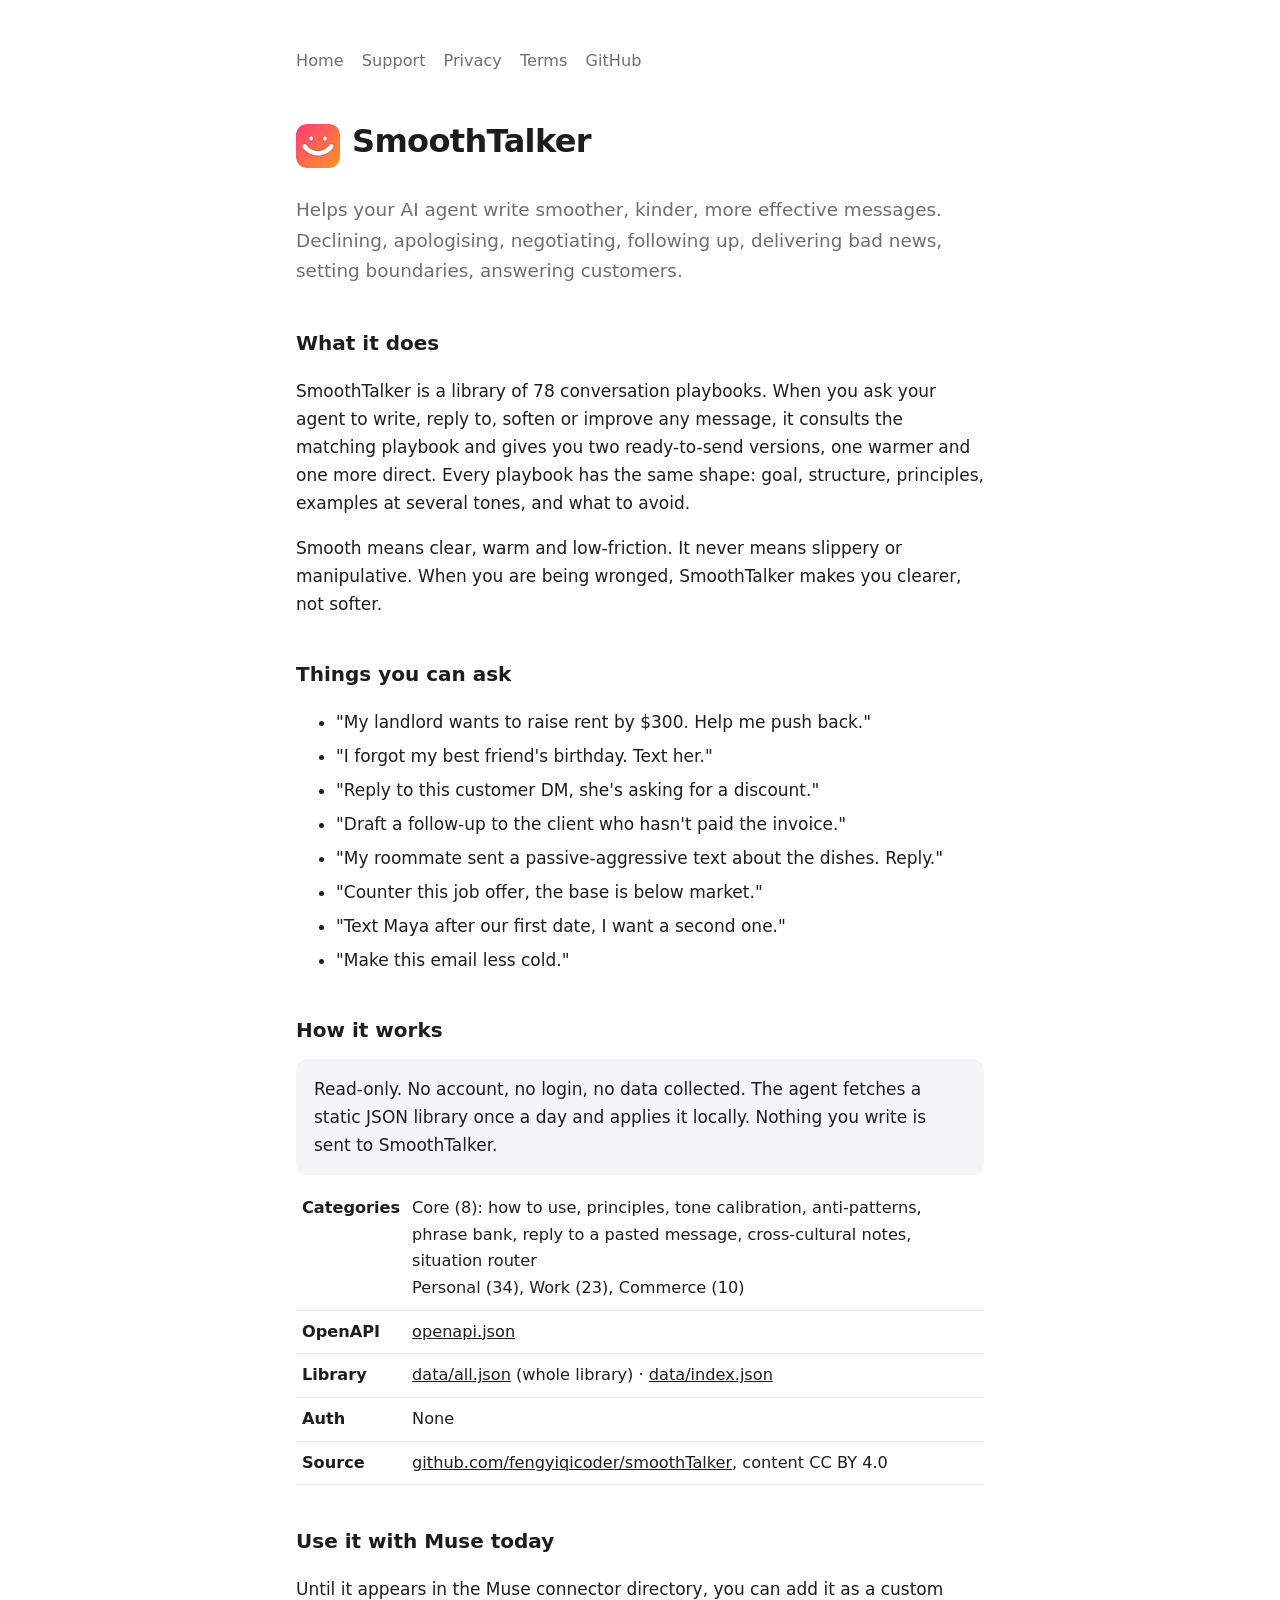
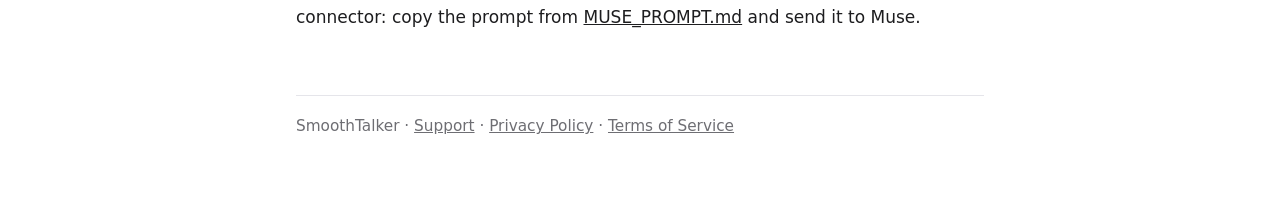
==== index.html @ 93909cc4 "Add roommate, raise/promotion and thank-you-note playbooks - roommate-and-shared-living: chores, bil" ====
<!doctype html>
<html lang="en"><head><meta charset="utf-8"><meta name="viewport" content="width=device-width,initial-scale=1">
<title>SmoothTalker</title><meta name="description" content="A read-only connector that helps your AI agent write smoother, kinder, more effective messages.">
<link rel="icon" href="assets/icon-128.png"><link rel="stylesheet" href="style.css"></head><body>
<nav><a href="/">Home</a><a href="support.html">Support</a><a href="privacy.html">Privacy</a><a href="terms.html">Terms</a><a href="https://github.com/fengyiqicoder/smoothTalker">GitHub</a></nav>
<div class="logo"><img src="assets/icon-128.png" alt=""><h1>SmoothTalker</h1></div>
<p class="lead">Helps your AI agent write smoother, kinder, more effective messages. Declining, apologising, negotiating, following up, delivering bad news, setting boundaries, answering customers.</p>

<h2>What it does</h2>
<p>SmoothTalker is a library of 78 conversation playbooks. When you ask your agent to write, reply to, soften or improve any message, it consults the matching playbook and gives you two ready-to-send versions, one warmer and one more direct. Every playbook has the same shape: goal, structure, principles, examples at several tones, and what to avoid.</p>
<p>Smooth means clear, warm and low-friction. It never means slippery or manipulative. When you are being wronged, SmoothTalker makes you clearer, not softer.</p>

<h2>Things you can ask</h2>
<ul class="ex">
<li>"My landlord wants to raise rent by $300. Help me push back."</li>
<li>"I forgot my best friend's birthday. Text her."</li>
<li>"Reply to this customer DM, she's asking for a discount."</li>
<li>"Draft a follow-up to the client who hasn't paid the invoice."</li>
<li>"My roommate sent a passive-aggressive text about the dishes. Reply."</li>
<li>"Counter this job offer, the base is below market."</li>
<li>"Text Maya after our first date, I want a second one."</li>
<li>"Make this email less cold."</li>
</ul>

<h2>How it works</h2>
<div class="card">Read-only. No account, no login, no data collected. The agent fetches a static JSON library once a day and applies it locally. Nothing you write is sent to SmoothTalker.</div>
<table>
<tr><th>Categories</th><td>Core (8): how to use, principles, tone calibration, anti-patterns, phrase bank, reply to a pasted message, cross-cultural notes, situation router<br>Personal (34), Work (23), Commerce (10)</td></tr>
<tr><th>OpenAPI</th><td><a href="openapi.json">openapi.json</a></td></tr>
<tr><th>Library</th><td><a href="data/all.json">data/all.json</a> (whole library) · <a href="data/index.json">data/index.json</a></td></tr>
<tr><th>Auth</th><td>None</td></tr>
<tr><th>Source</th><td><a href="https://github.com/fengyiqicoder/smoothTalker">github.com/fengyiqicoder/smoothTalker</a>, content CC BY 4.0</td></tr>
</table>

<h2>Use it with Muse today</h2>
<p>Until it appears in the Muse connector directory, you can add it as a custom connector: copy the prompt from <a href="https://github.com/fengyiqicoder/smoothTalker/blob/main/MUSE_PROMPT.md">MUSE_PROMPT.md</a> and send it to Muse.</p>

<footer>SmoothTalker · <a href="support.html">Support</a> · <a href="privacy.html">Privacy Policy</a> · <a href="terms.html">Terms of Service</a></footer>
</body></html>
---- style.css ----
:root{--fg:#1d1d1f;--bg:#fff;--mute:#6e6e73;--line:#e5e5ea;--accent:#1c1e26;--card:#f5f5f7}
@media(prefers-color-scheme:dark){:root{--fg:#f5f5f7;--bg:#0e0f14;--mute:#a1a1a6;--line:#2a2b33;--accent:#f5f0e6;--card:#1c1e26}}
*{box-sizing:border-box}body{font:17px/1.65 -apple-system,system-ui,"Segoe UI",sans-serif;max-width:720px;margin:0 auto;padding:48px 16px 80px;color:var(--fg);background:var(--bg)}
a{color:inherit}h1{font-size:2rem;margin:0 0 .3em;letter-spacing:-.02em}h2{font-size:1.25rem;margin:2em 0 .5em}p.lead{font-size:1.15rem;color:var(--mute)}
.m{color:var(--mute)}code{font-size:.9em;background:var(--card);padding:2px 6px;border-radius:5px}pre{background:var(--card);padding:14px 16px;border-radius:10px;overflow:auto;font-size:.9em}
nav{display:flex;gap:18px;font-size:.95em;margin-bottom:40px;color:var(--mute)}nav a{text-decoration:none}nav a:hover{text-decoration:underline}
.logo{display:flex;align-items:center;gap:12px;margin-bottom:8px}.logo img{width:44px;height:44px;border-radius:11px}
ul.ex li{margin:.35em 0}.card{background:var(--card);border-radius:12px;padding:16px 18px;margin:12px 0}
table{border-collapse:collapse;width:100%;font-size:.95em}td,th{text-align:left;padding:8px 6px;border-bottom:1px solid var(--line);vertical-align:top}
footer{margin-top:64px;color:var(--mute);font-size:.9em;border-top:1px solid var(--line);padding-top:18px}
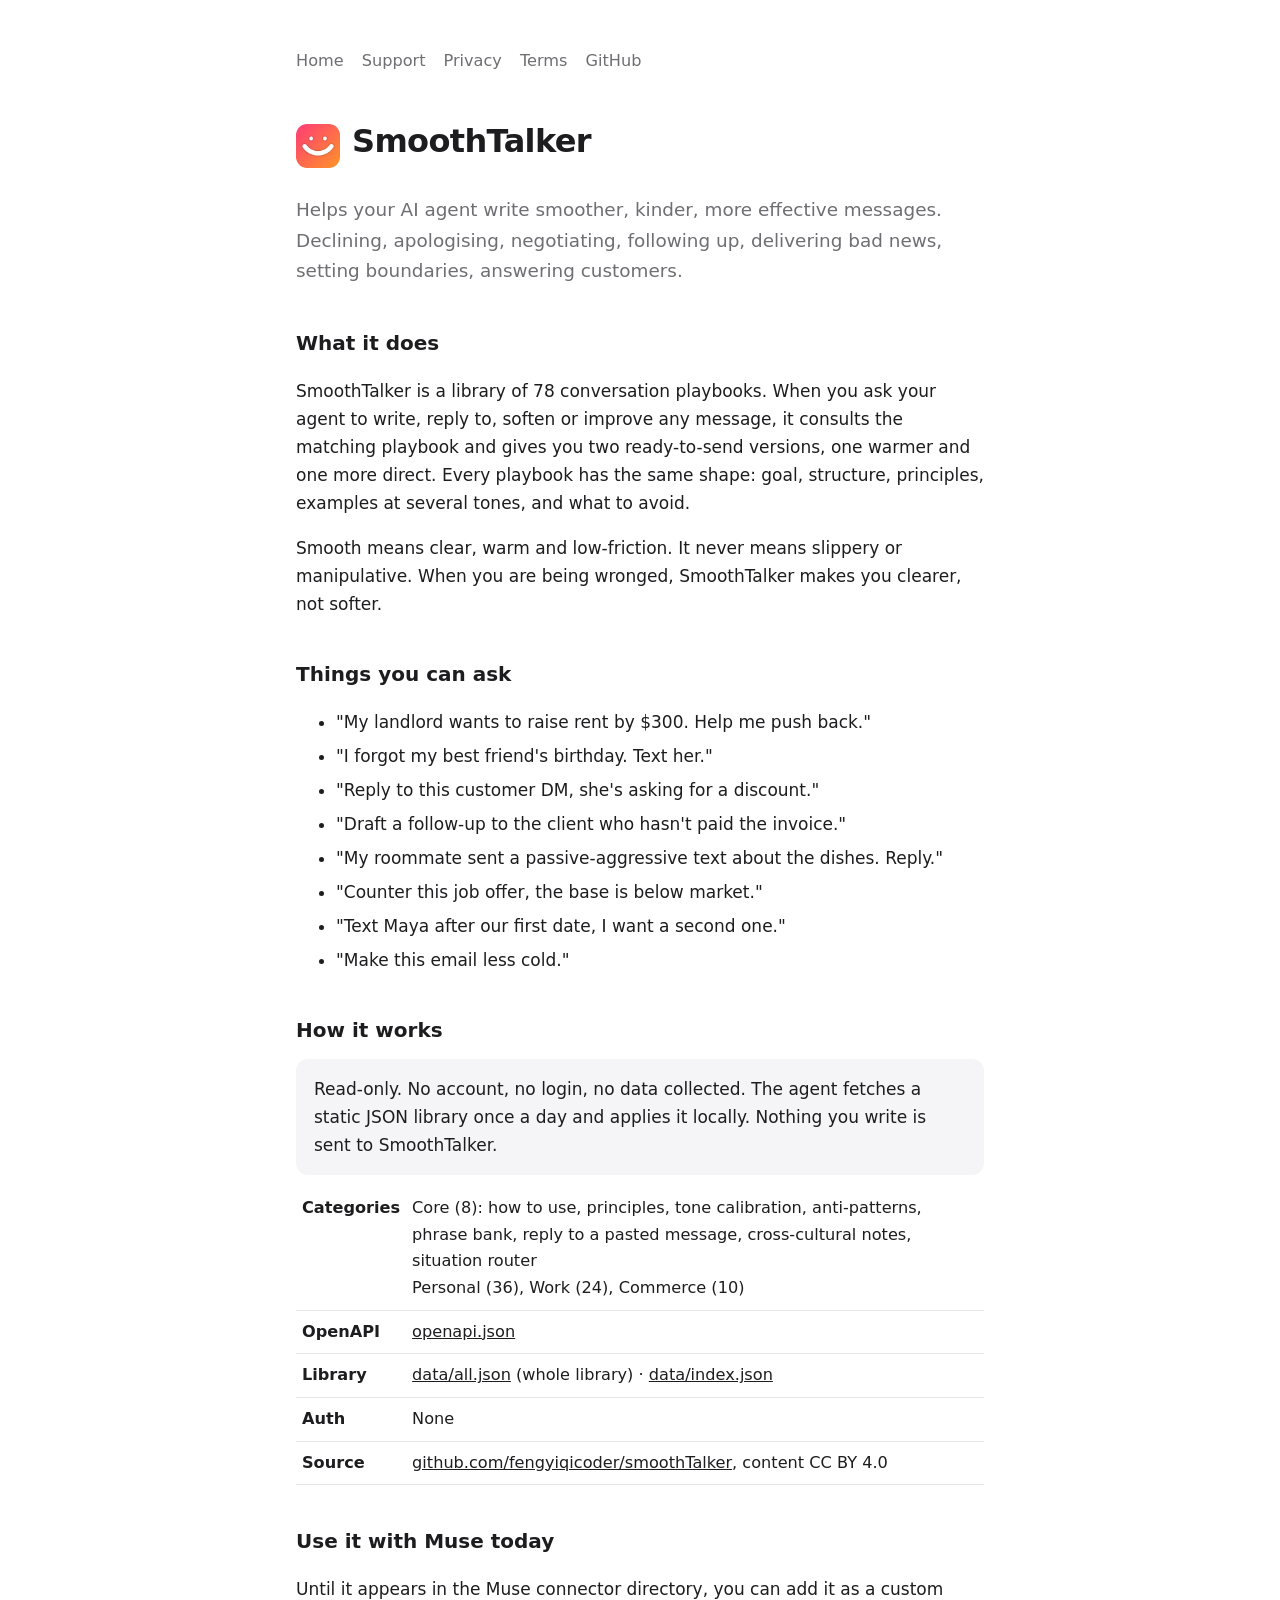
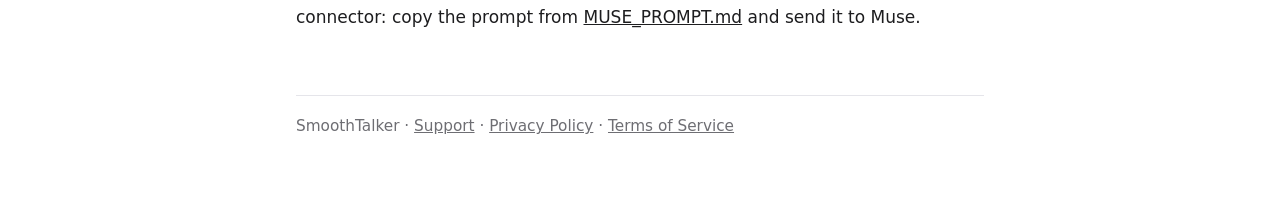
==== commit dfa6111d: "Build syncs doc counts and sizes; CI checks them The landing page's category counts had drifted afte" ====
--- a/index.html
+++ b/index.html
@@ -25,7 +25,7 @@
 <h2>How it works</h2>
 <div class="card">Read-only. No account, no login, no data collected. The agent fetches a static JSON library once a day and applies it locally. Nothing you write is sent to SmoothTalker.</div>
 <table>
-<tr><th>Categories</th><td>Core (8): how to use, principles, tone calibration, anti-patterns, phrase bank, reply to a pasted message, cross-cultural notes, situation router<br>Personal (34), Work (23), Commerce (10)</td></tr>
+<tr><th>Categories</th><td>Core (8): how to use, principles, tone calibration, anti-patterns, phrase bank, reply to a pasted message, cross-cultural notes, situation router<br>Personal (36), Work (24), Commerce (10)</td></tr>
 <tr><th>OpenAPI</th><td><a href="openapi.json">openapi.json</a></td></tr>
 <tr><th>Library</th><td><a href="data/all.json">data/all.json</a> (whole library) · <a href="data/index.json">data/index.json</a></td></tr>
 <tr><th>Auth</th><td>None</td></tr>
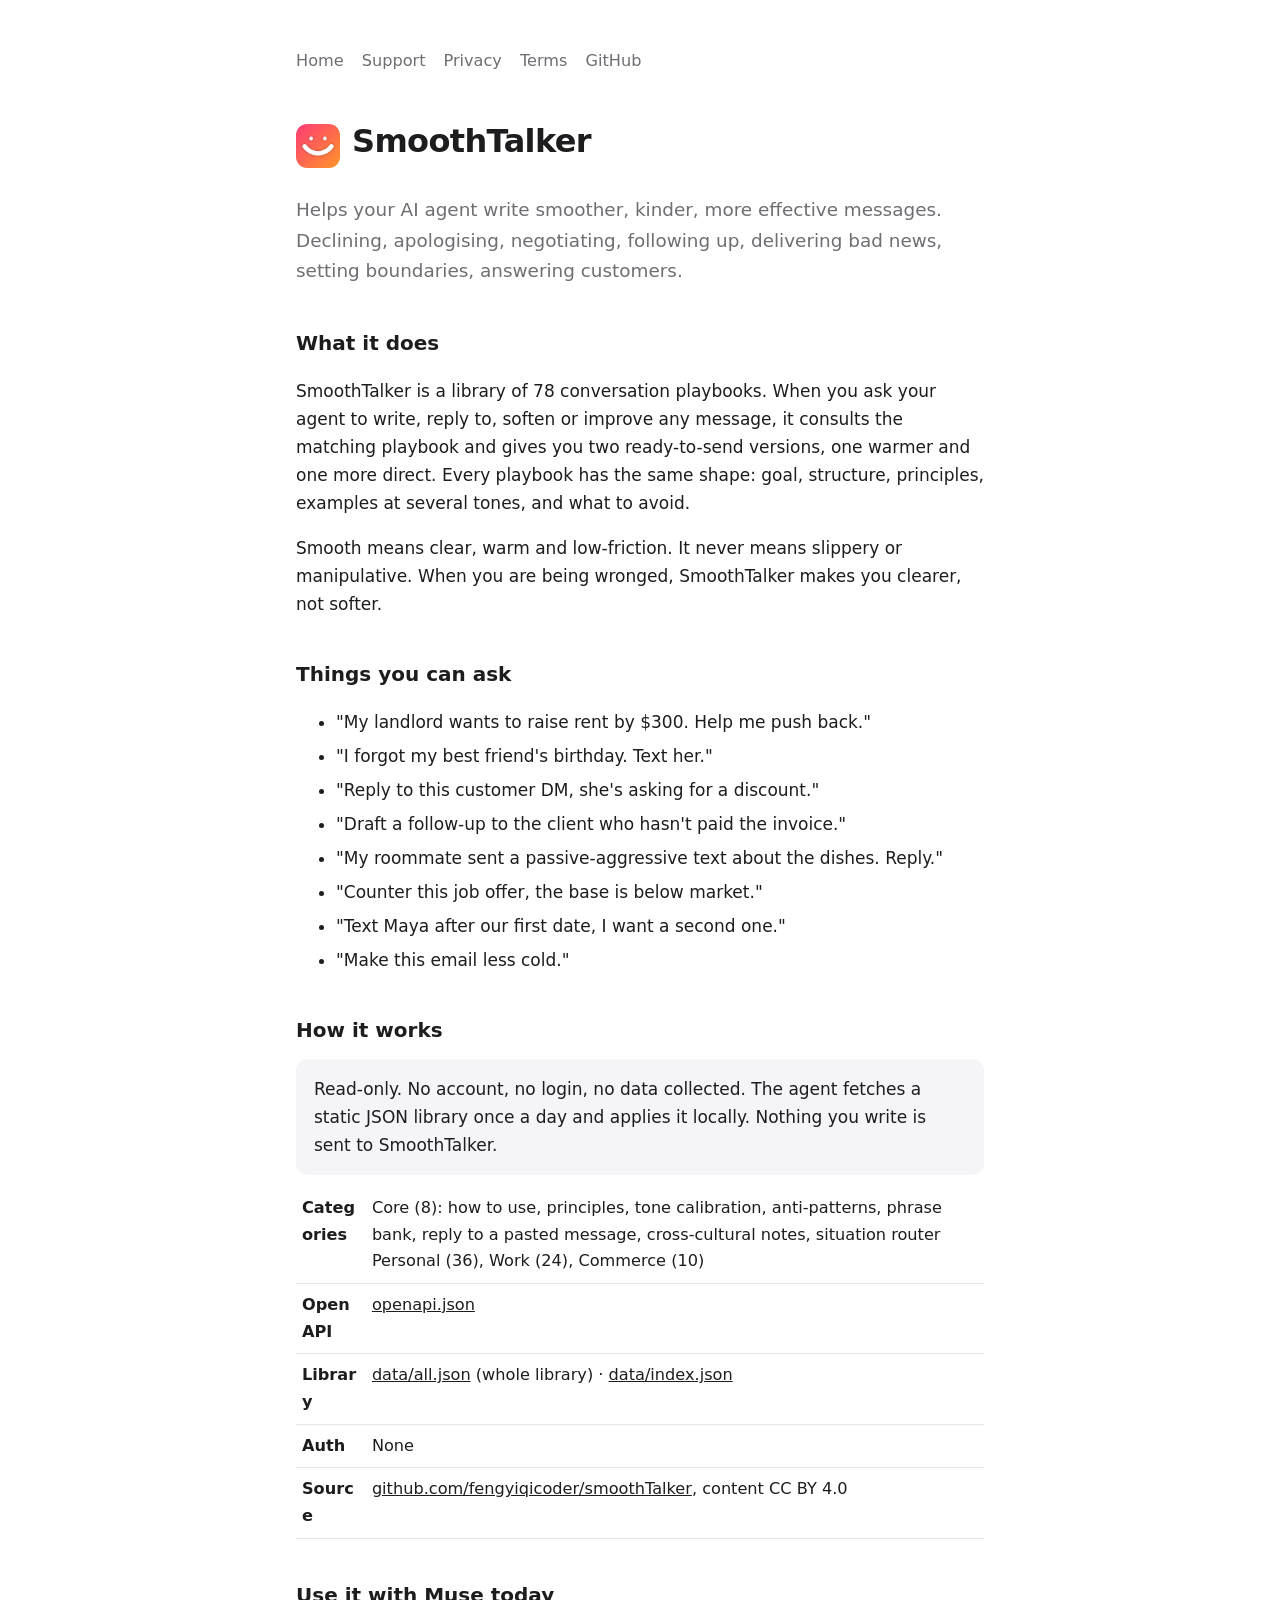
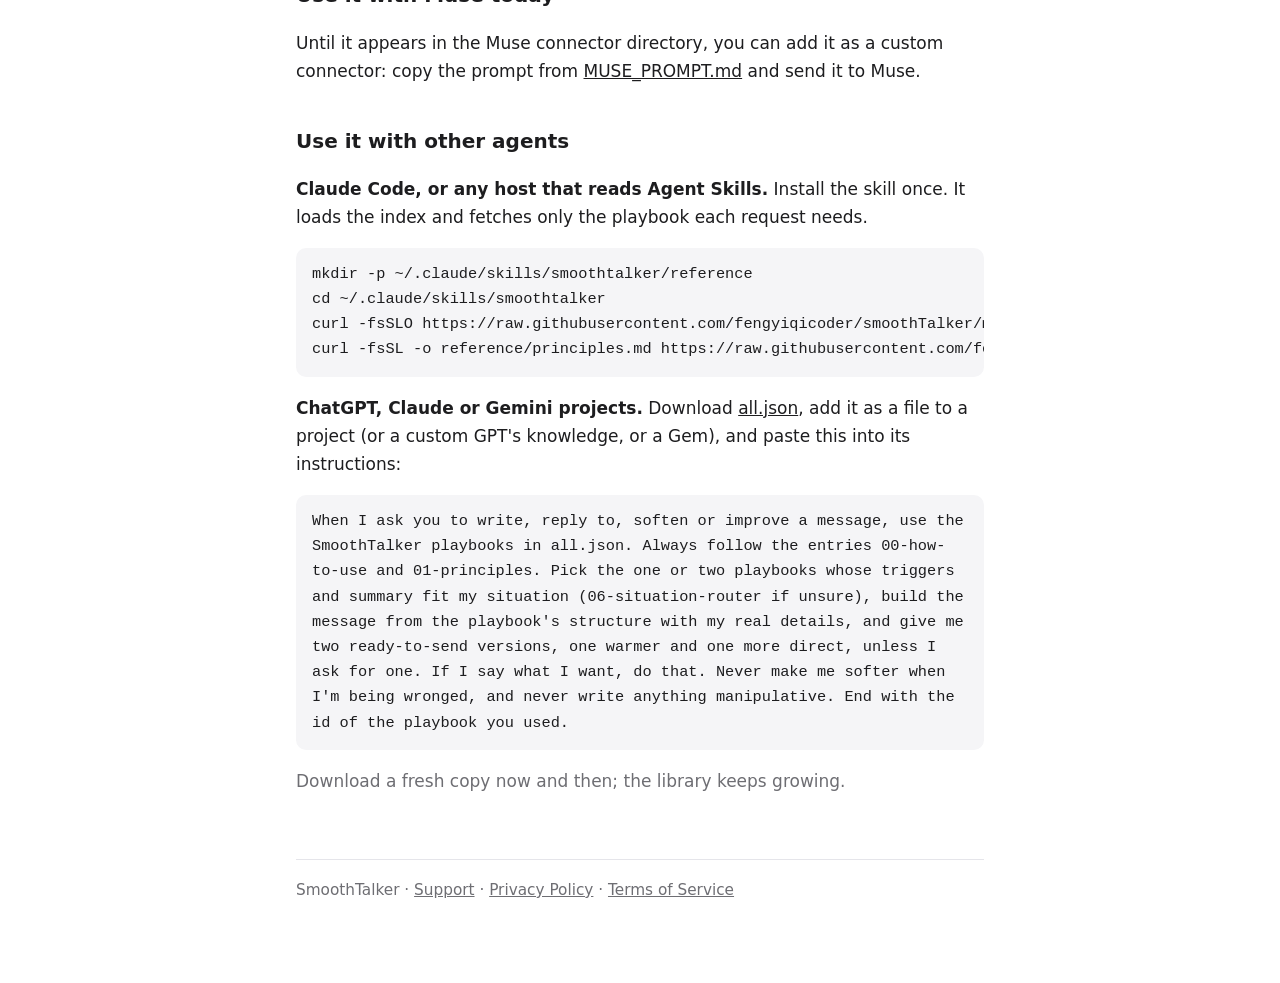
==== commit f6db3dc6: "Use it with other agents; fix sideways scrolling on phones - index.html and README: a one-command in" ====
--- a/index.html
+++ b/index.html
@@ -35,5 +35,15 @@
 <h2>Use it with Muse today</h2>
 <p>Until it appears in the Muse connector directory, you can add it as a custom connector: copy the prompt from <a href="https://github.com/fengyiqicoder/smoothTalker/blob/main/MUSE_PROMPT.md">MUSE_PROMPT.md</a> and send it to Muse.</p>
 
+<h2>Use it with other agents</h2>
+<p><strong>Claude Code, or any host that reads Agent Skills.</strong> Install the skill once. It loads the index and fetches only the playbook each request needs.</p>
+<pre>mkdir -p ~/.claude/skills/smoothtalker/reference
+cd ~/.claude/skills/smoothtalker
+curl -fsSLO https://raw.githubusercontent.com/fengyiqicoder/smoothTalker/main/skill/SKILL.md
+curl -fsSL -o reference/principles.md https://raw.githubusercontent.com/fengyiqicoder/smoothTalker/main/skill/reference/principles.md</pre>
+<p><strong>ChatGPT, Claude or Gemini projects.</strong> Download <a href="data/all.json">all.json</a>, add it as a file to a project (or a custom GPT's knowledge, or a Gem), and paste this into its instructions:</p>
+<pre class="wrap">When I ask you to write, reply to, soften or improve a message, use the SmoothTalker playbooks in all.json. Always follow the entries 00-how-to-use and 01-principles. Pick the one or two playbooks whose triggers and summary fit my situation (06-situation-router if unsure), build the message from the playbook's structure with my real details, and give me two ready-to-send versions, one warmer and one more direct, unless I ask for one. If I say what I want, do that. Never make me softer when I'm being wronged, and never write anything manipulative. End with the id of the playbook you used.</pre>
+<p class="m">Download a fresh copy now and then; the library keeps growing.</p>
+
 <footer>SmoothTalker · <a href="support.html">Support</a> · <a href="privacy.html">Privacy Policy</a> · <a href="terms.html">Terms of Service</a></footer>
 </body></html>
--- a/style.css
+++ b/style.css
@@ -2,9 +2,9 @@
 @media(prefers-color-scheme:dark){:root{--fg:#f5f5f7;--bg:#0e0f14;--mute:#a1a1a6;--line:#2a2b33;--accent:#f5f0e6;--card:#1c1e26}}
 *{box-sizing:border-box}body{font:17px/1.65 -apple-system,system-ui,"Segoe UI",sans-serif;max-width:720px;margin:0 auto;padding:48px 16px 80px;color:var(--fg);background:var(--bg)}
 a{color:inherit}h1{font-size:2rem;margin:0 0 .3em;letter-spacing:-.02em}h2{font-size:1.25rem;margin:2em 0 .5em}p.lead{font-size:1.15rem;color:var(--mute)}
-.m{color:var(--mute)}code{font-size:.9em;background:var(--card);padding:2px 6px;border-radius:5px}pre{background:var(--card);padding:14px 16px;border-radius:10px;overflow:auto;font-size:.9em}
+.m{color:var(--mute)}code{font-size:.9em;background:var(--card);padding:2px 6px;border-radius:5px}pre{background:var(--card);padding:14px 16px;border-radius:10px;overflow:auto;font-size:.9em}pre.wrap{white-space:pre-wrap}
 nav{display:flex;gap:18px;font-size:.95em;margin-bottom:40px;color:var(--mute)}nav a{text-decoration:none}nav a:hover{text-decoration:underline}
 .logo{display:flex;align-items:center;gap:12px;margin-bottom:8px}.logo img{width:44px;height:44px;border-radius:11px}
-ul.ex li{margin:.35em 0}.card{background:var(--card);border-radius:12px;padding:16px 18px;margin:12px 0}
-table{border-collapse:collapse;width:100%;font-size:.95em}td,th{text-align:left;padding:8px 6px;border-bottom:1px solid var(--line);vertical-align:top}
+p,li,.card{overflow-wrap:break-word}ul.ex li{margin:.35em 0}.card{background:var(--card);border-radius:12px;padding:16px 18px;margin:12px 0}
+table{border-collapse:collapse;width:100%;font-size:.95em}td,th{text-align:left;padding:8px 6px;border-bottom:1px solid var(--line);vertical-align:top;overflow-wrap:anywhere}
 footer{margin-top:64px;color:var(--mute);font-size:.9em;border-top:1px solid var(--line);padding-top:18px}
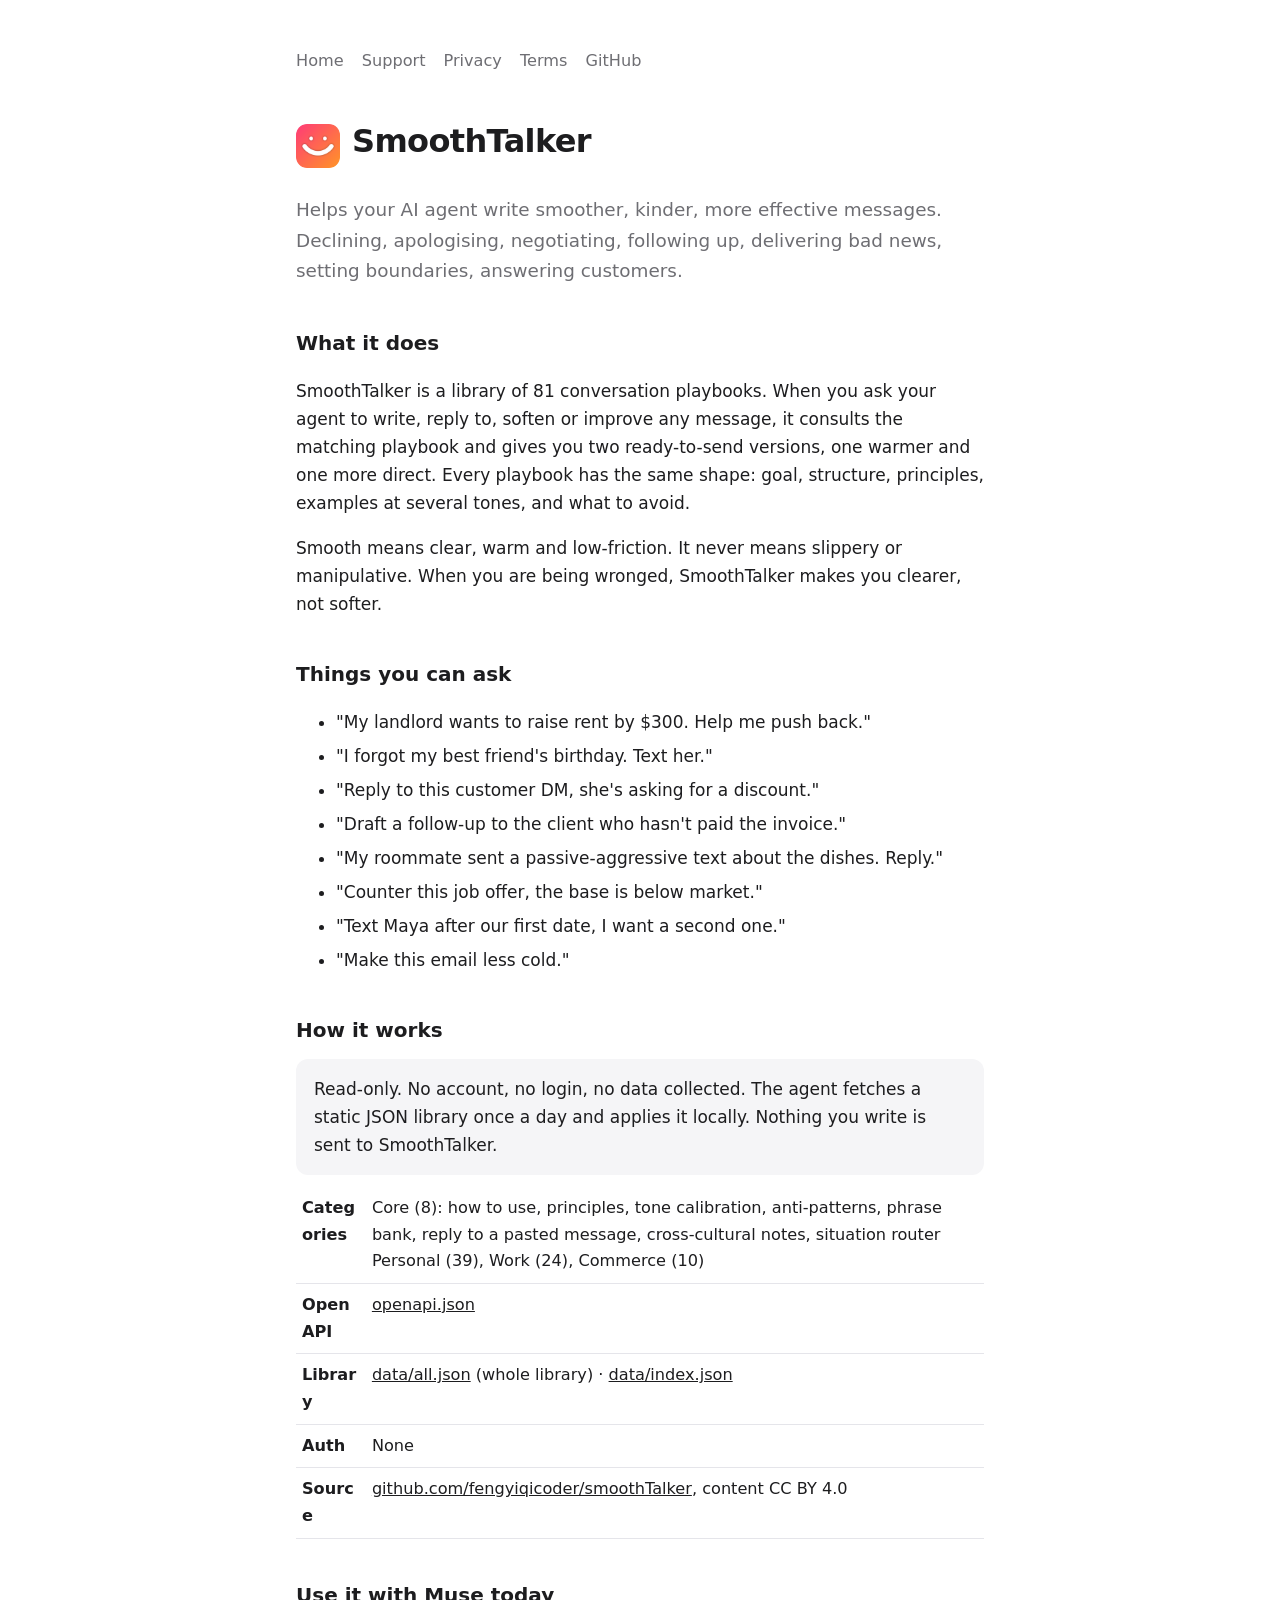
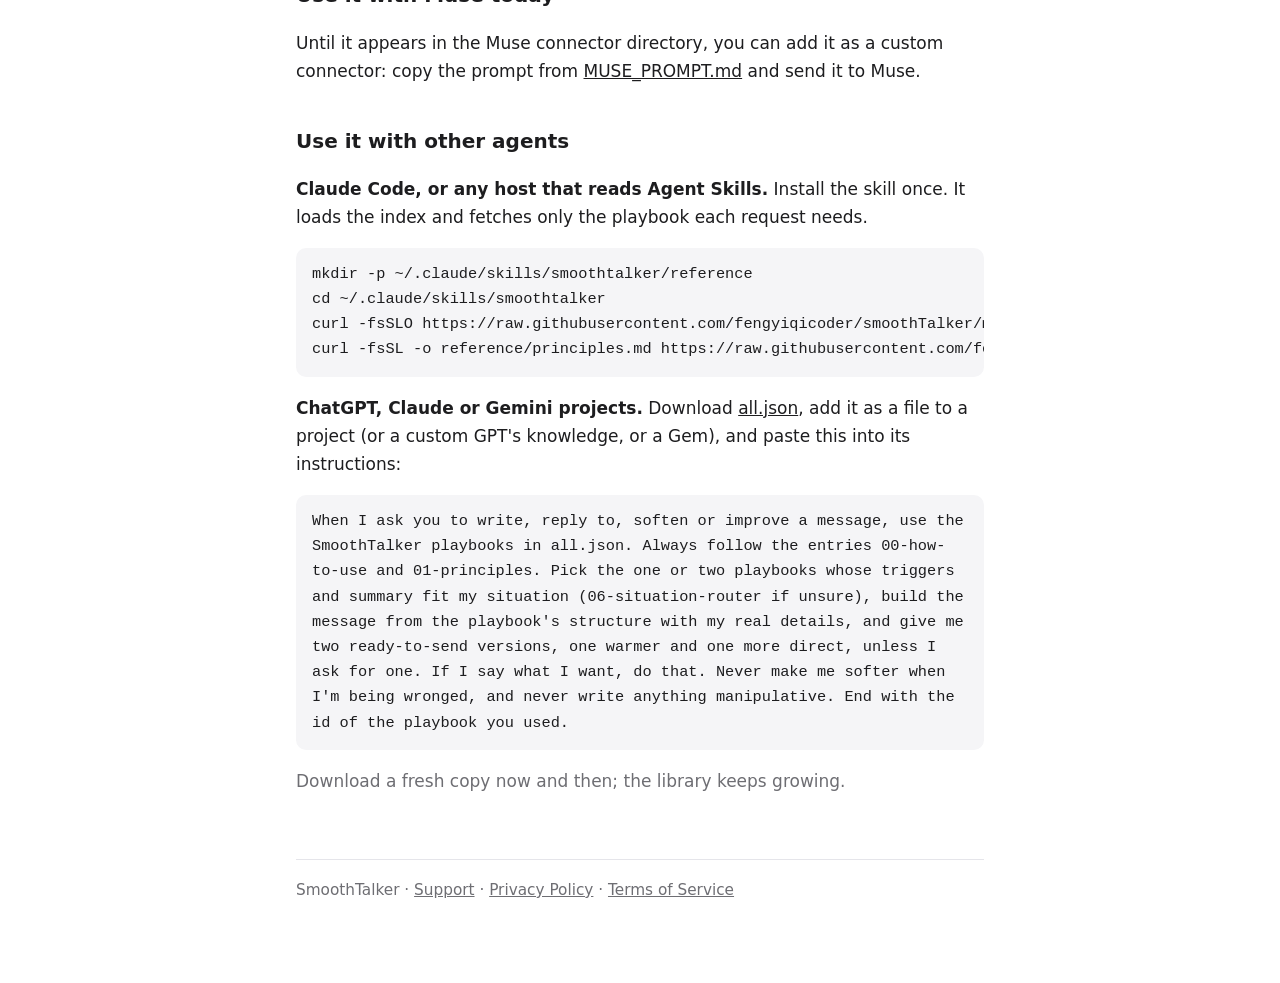
==== commit a1d6fff3: "Add neighbour-disputes, wedding-and-event-host-messages, respond-to-difficult-health-news - Three ne" ====
--- a/index.html
+++ b/index.html
@@ -7,7 +7,7 @@
 <p class="lead">Helps your AI agent write smoother, kinder, more effective messages. Declining, apologising, negotiating, following up, delivering bad news, setting boundaries, answering customers.</p>
 
 <h2>What it does</h2>
-<p>SmoothTalker is a library of 78 conversation playbooks. When you ask your agent to write, reply to, soften or improve any message, it consults the matching playbook and gives you two ready-to-send versions, one warmer and one more direct. Every playbook has the same shape: goal, structure, principles, examples at several tones, and what to avoid.</p>
+<p>SmoothTalker is a library of 81 conversation playbooks. When you ask your agent to write, reply to, soften or improve any message, it consults the matching playbook and gives you two ready-to-send versions, one warmer and one more direct. Every playbook has the same shape: goal, structure, principles, examples at several tones, and what to avoid.</p>
 <p>Smooth means clear, warm and low-friction. It never means slippery or manipulative. When you are being wronged, SmoothTalker makes you clearer, not softer.</p>
 
 <h2>Things you can ask</h2>
@@ -25,7 +25,7 @@
 <h2>How it works</h2>
 <div class="card">Read-only. No account, no login, no data collected. The agent fetches a static JSON library once a day and applies it locally. Nothing you write is sent to SmoothTalker.</div>
 <table>
-<tr><th>Categories</th><td>Core (8): how to use, principles, tone calibration, anti-patterns, phrase bank, reply to a pasted message, cross-cultural notes, situation router<br>Personal (36), Work (24), Commerce (10)</td></tr>
+<tr><th>Categories</th><td>Core (8): how to use, principles, tone calibration, anti-patterns, phrase bank, reply to a pasted message, cross-cultural notes, situation router<br>Personal (39), Work (24), Commerce (10)</td></tr>
 <tr><th>OpenAPI</th><td><a href="openapi.json">openapi.json</a></td></tr>
 <tr><th>Library</th><td><a href="data/all.json">data/all.json</a> (whole library) · <a href="data/index.json">data/index.json</a></td></tr>
 <tr><th>Auth</th><td>None</td></tr>
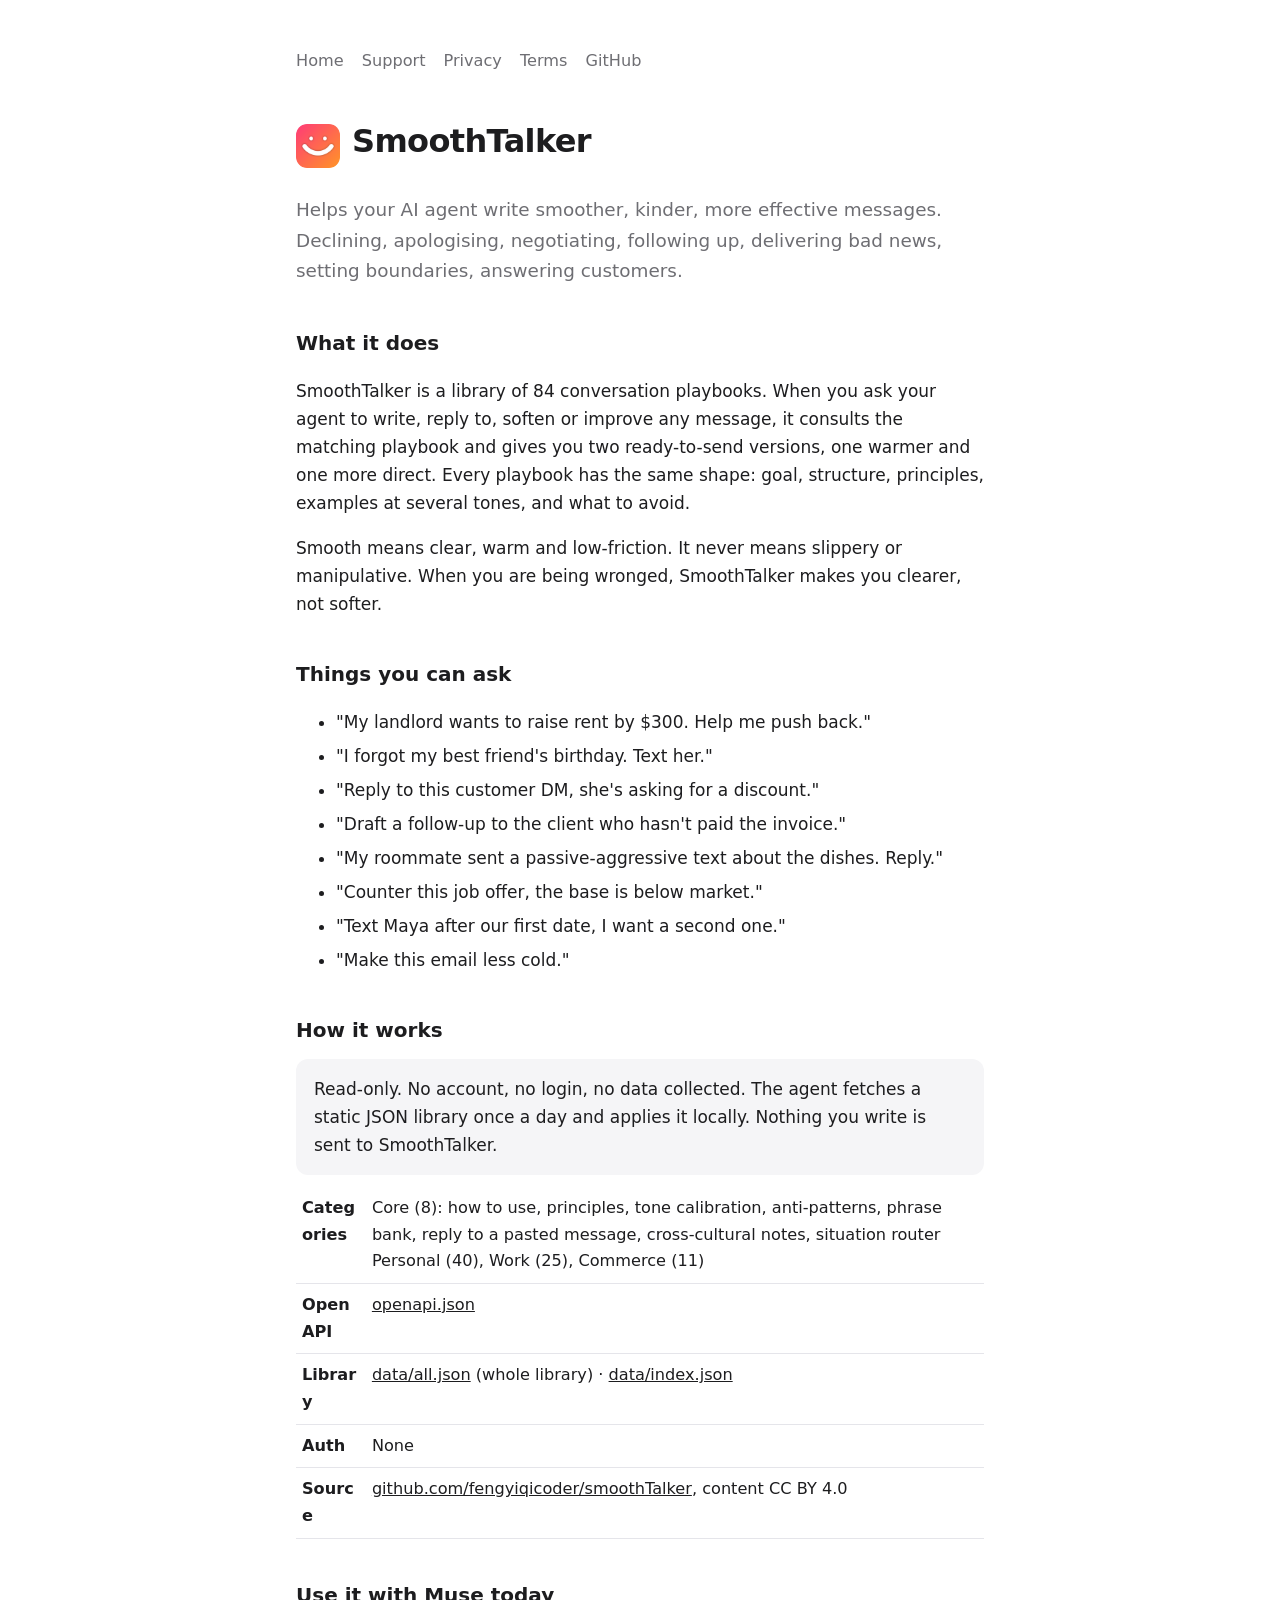
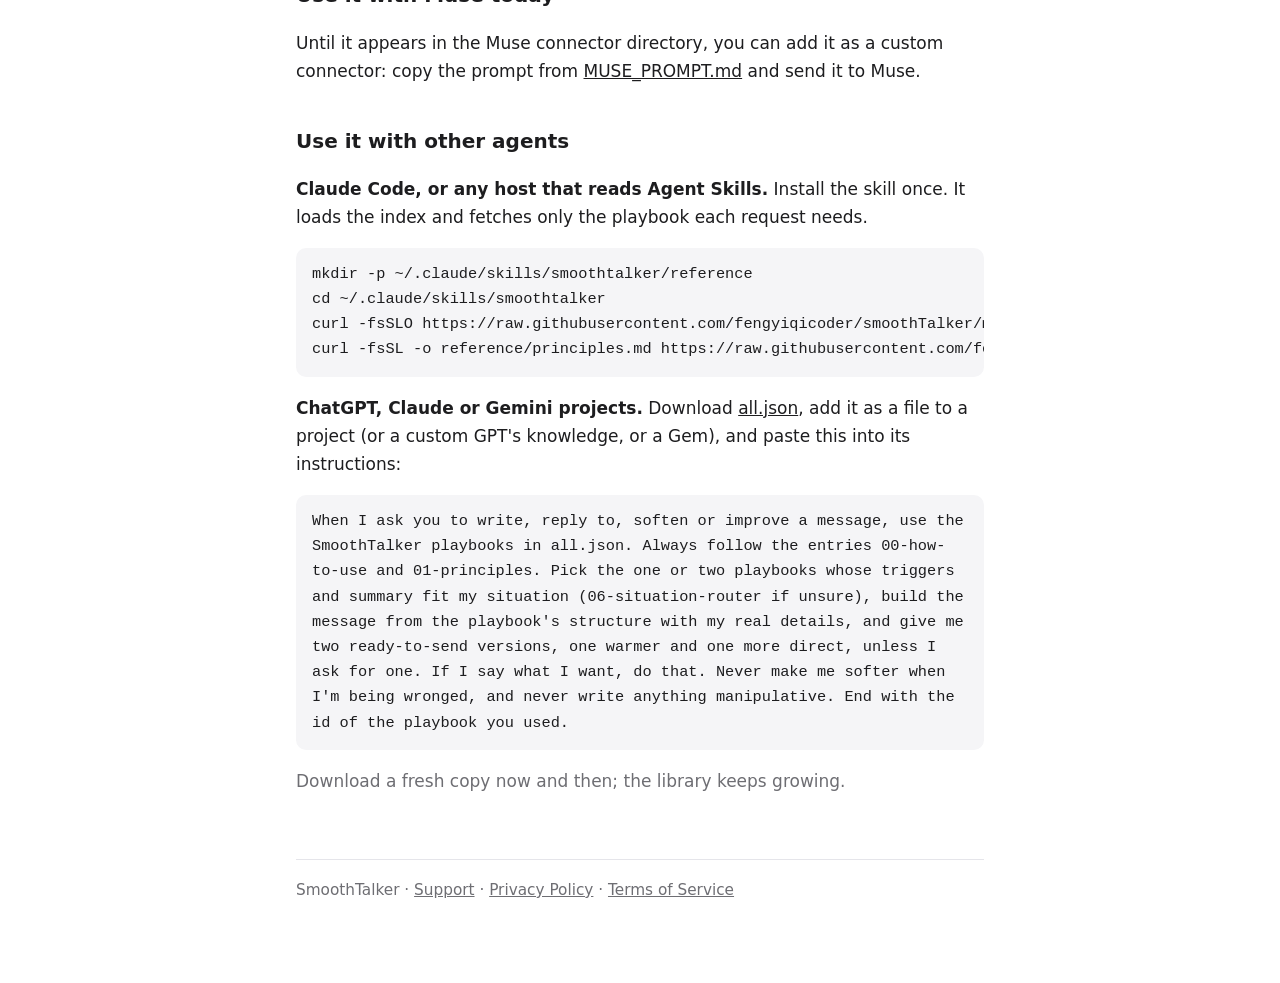
==== commit 3017c5d6: "Add team-announcements-as-a-manager, customer-onboarding-and-welcome, tell-someone-something-awkward" ====
--- a/index.html
+++ b/index.html
@@ -7,7 +7,7 @@
 <p class="lead">Helps your AI agent write smoother, kinder, more effective messages. Declining, apologising, negotiating, following up, delivering bad news, setting boundaries, answering customers.</p>
 
 <h2>What it does</h2>
-<p>SmoothTalker is a library of 81 conversation playbooks. When you ask your agent to write, reply to, soften or improve any message, it consults the matching playbook and gives you two ready-to-send versions, one warmer and one more direct. Every playbook has the same shape: goal, structure, principles, examples at several tones, and what to avoid.</p>
+<p>SmoothTalker is a library of 84 conversation playbooks. When you ask your agent to write, reply to, soften or improve any message, it consults the matching playbook and gives you two ready-to-send versions, one warmer and one more direct. Every playbook has the same shape: goal, structure, principles, examples at several tones, and what to avoid.</p>
 <p>Smooth means clear, warm and low-friction. It never means slippery or manipulative. When you are being wronged, SmoothTalker makes you clearer, not softer.</p>
 
 <h2>Things you can ask</h2>
@@ -25,7 +25,7 @@
 <h2>How it works</h2>
 <div class="card">Read-only. No account, no login, no data collected. The agent fetches a static JSON library once a day and applies it locally. Nothing you write is sent to SmoothTalker.</div>
 <table>
-<tr><th>Categories</th><td>Core (8): how to use, principles, tone calibration, anti-patterns, phrase bank, reply to a pasted message, cross-cultural notes, situation router<br>Personal (39), Work (24), Commerce (10)</td></tr>
+<tr><th>Categories</th><td>Core (8): how to use, principles, tone calibration, anti-patterns, phrase bank, reply to a pasted message, cross-cultural notes, situation router<br>Personal (40), Work (25), Commerce (11)</td></tr>
 <tr><th>OpenAPI</th><td><a href="openapi.json">openapi.json</a></td></tr>
 <tr><th>Library</th><td><a href="data/all.json">data/all.json</a> (whole library) · <a href="data/index.json">data/index.json</a></td></tr>
 <tr><th>Auth</th><td>None</td></tr>
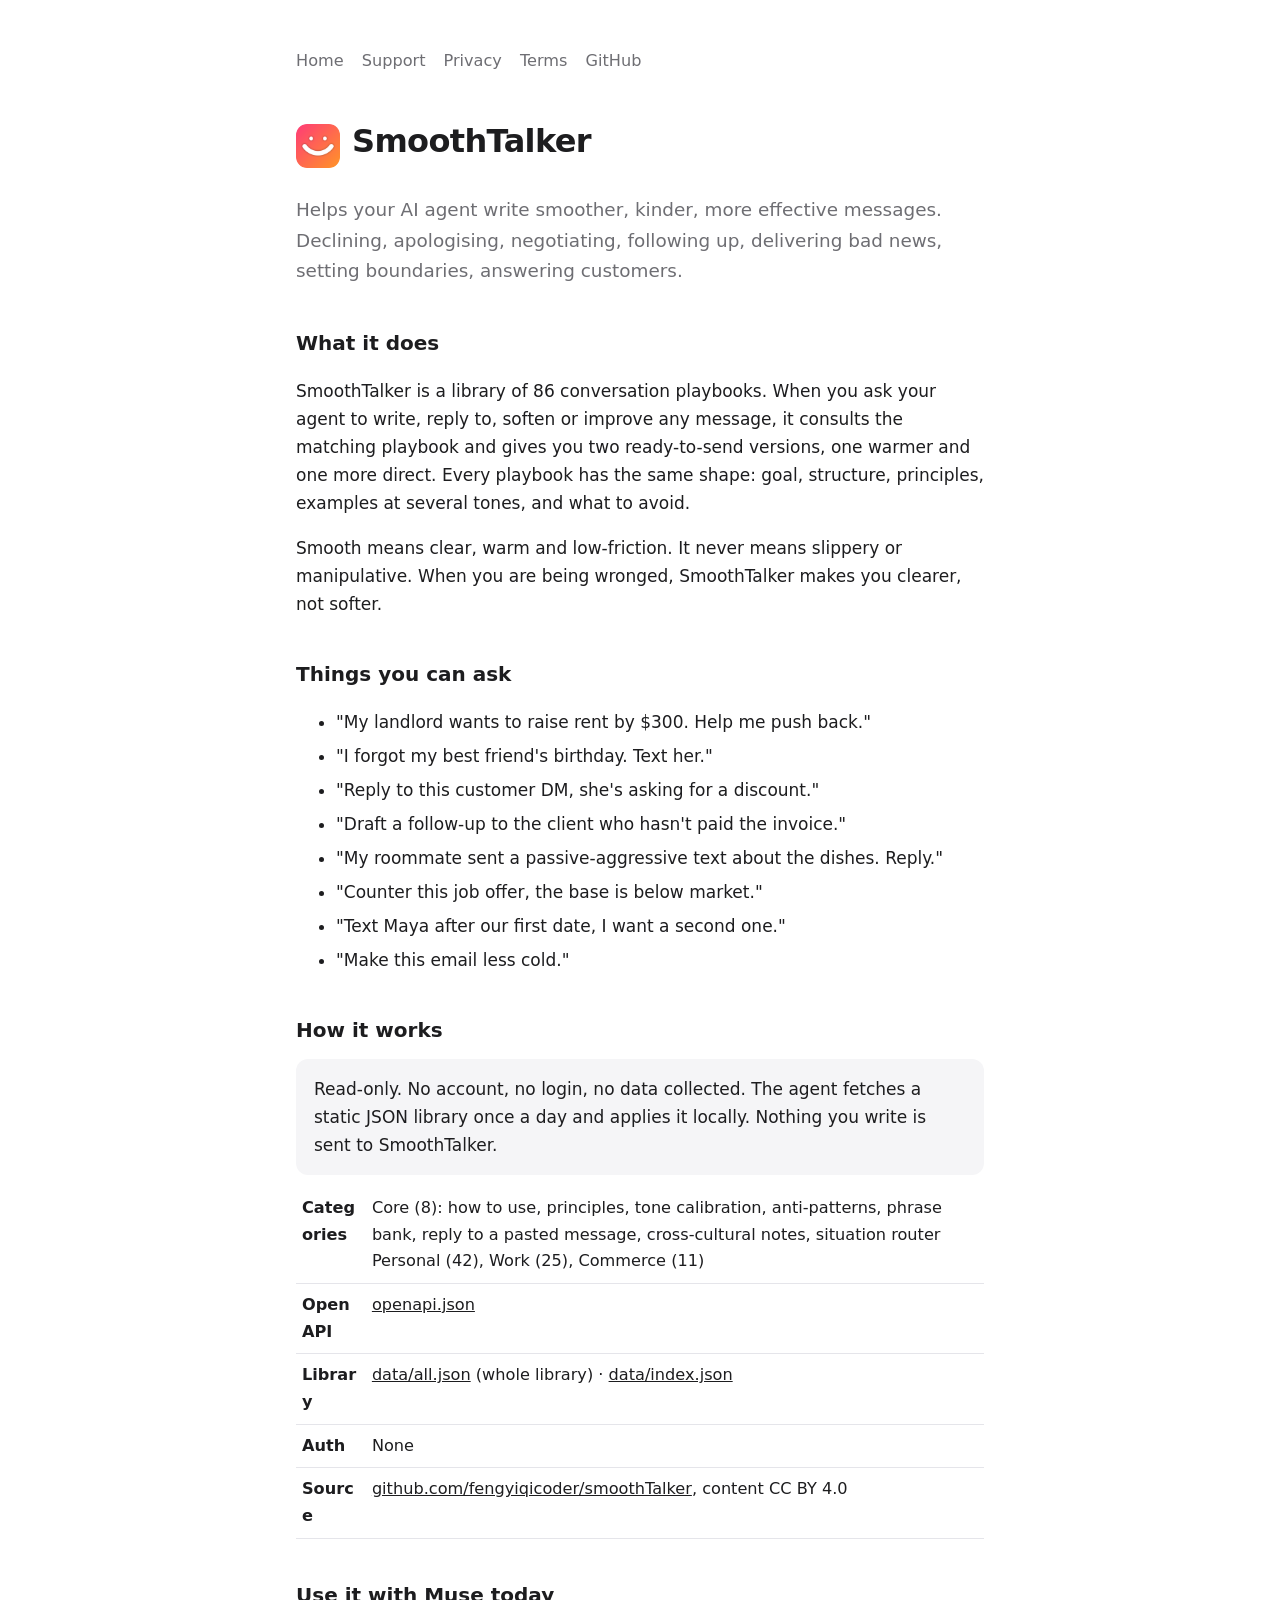
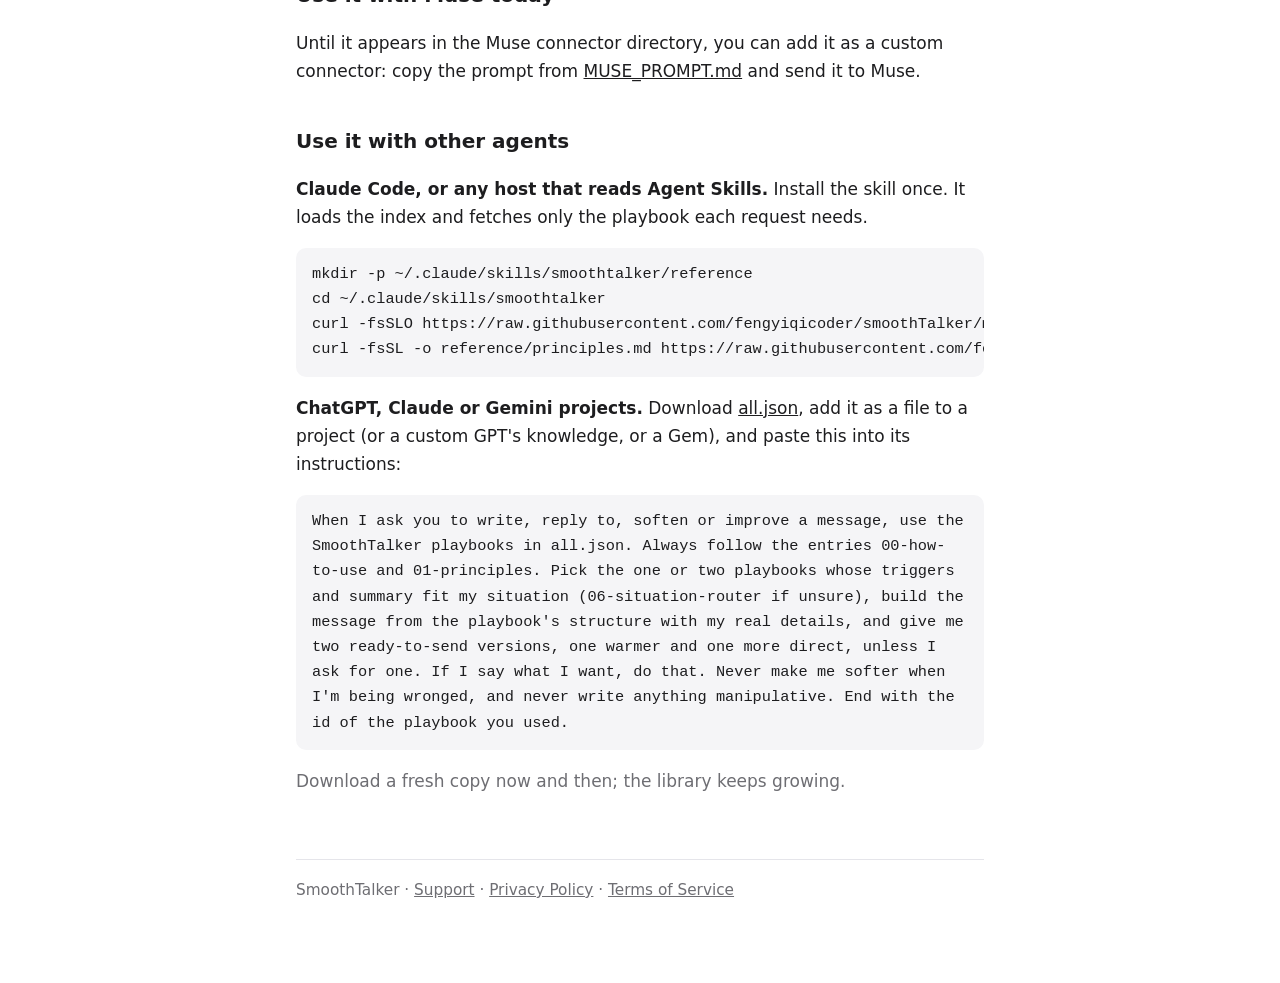
==== commit 687a2808: "Add co-parenting and give-notice playbooks; e2e simulated round 5 (10/10) - co-parenting-and-ex-logi" ====
--- a/index.html
+++ b/index.html
@@ -7,7 +7,7 @@
 <p class="lead">Helps your AI agent write smoother, kinder, more effective messages. Declining, apologising, negotiating, following up, delivering bad news, setting boundaries, answering customers.</p>
 
 <h2>What it does</h2>
-<p>SmoothTalker is a library of 84 conversation playbooks. When you ask your agent to write, reply to, soften or improve any message, it consults the matching playbook and gives you two ready-to-send versions, one warmer and one more direct. Every playbook has the same shape: goal, structure, principles, examples at several tones, and what to avoid.</p>
+<p>SmoothTalker is a library of 86 conversation playbooks. When you ask your agent to write, reply to, soften or improve any message, it consults the matching playbook and gives you two ready-to-send versions, one warmer and one more direct. Every playbook has the same shape: goal, structure, principles, examples at several tones, and what to avoid.</p>
 <p>Smooth means clear, warm and low-friction. It never means slippery or manipulative. When you are being wronged, SmoothTalker makes you clearer, not softer.</p>
 
 <h2>Things you can ask</h2>
@@ -25,7 +25,7 @@
 <h2>How it works</h2>
 <div class="card">Read-only. No account, no login, no data collected. The agent fetches a static JSON library once a day and applies it locally. Nothing you write is sent to SmoothTalker.</div>
 <table>
-<tr><th>Categories</th><td>Core (8): how to use, principles, tone calibration, anti-patterns, phrase bank, reply to a pasted message, cross-cultural notes, situation router<br>Personal (40), Work (25), Commerce (11)</td></tr>
+<tr><th>Categories</th><td>Core (8): how to use, principles, tone calibration, anti-patterns, phrase bank, reply to a pasted message, cross-cultural notes, situation router<br>Personal (42), Work (25), Commerce (11)</td></tr>
 <tr><th>OpenAPI</th><td><a href="openapi.json">openapi.json</a></td></tr>
 <tr><th>Library</th><td><a href="data/all.json">data/all.json</a> (whole library) · <a href="data/index.json">data/index.json</a></td></tr>
 <tr><th>Auth</th><td>None</td></tr>
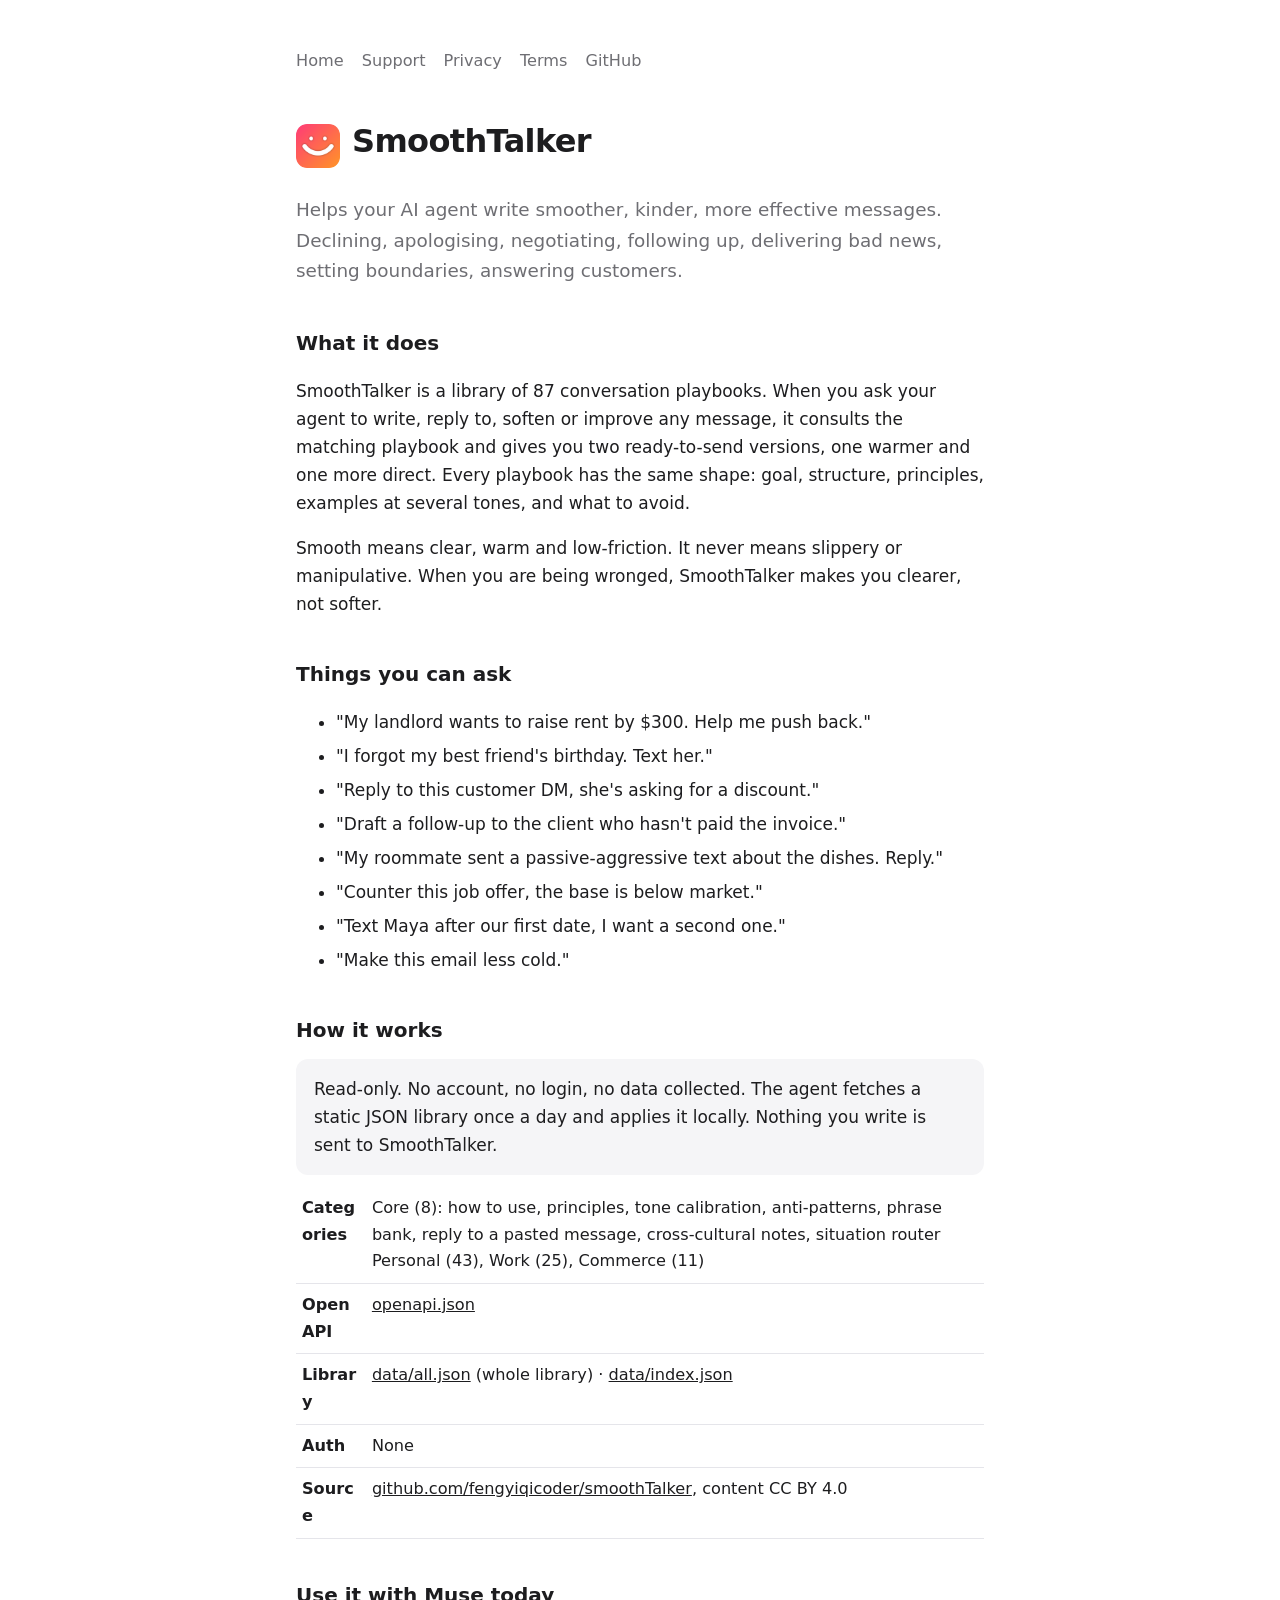
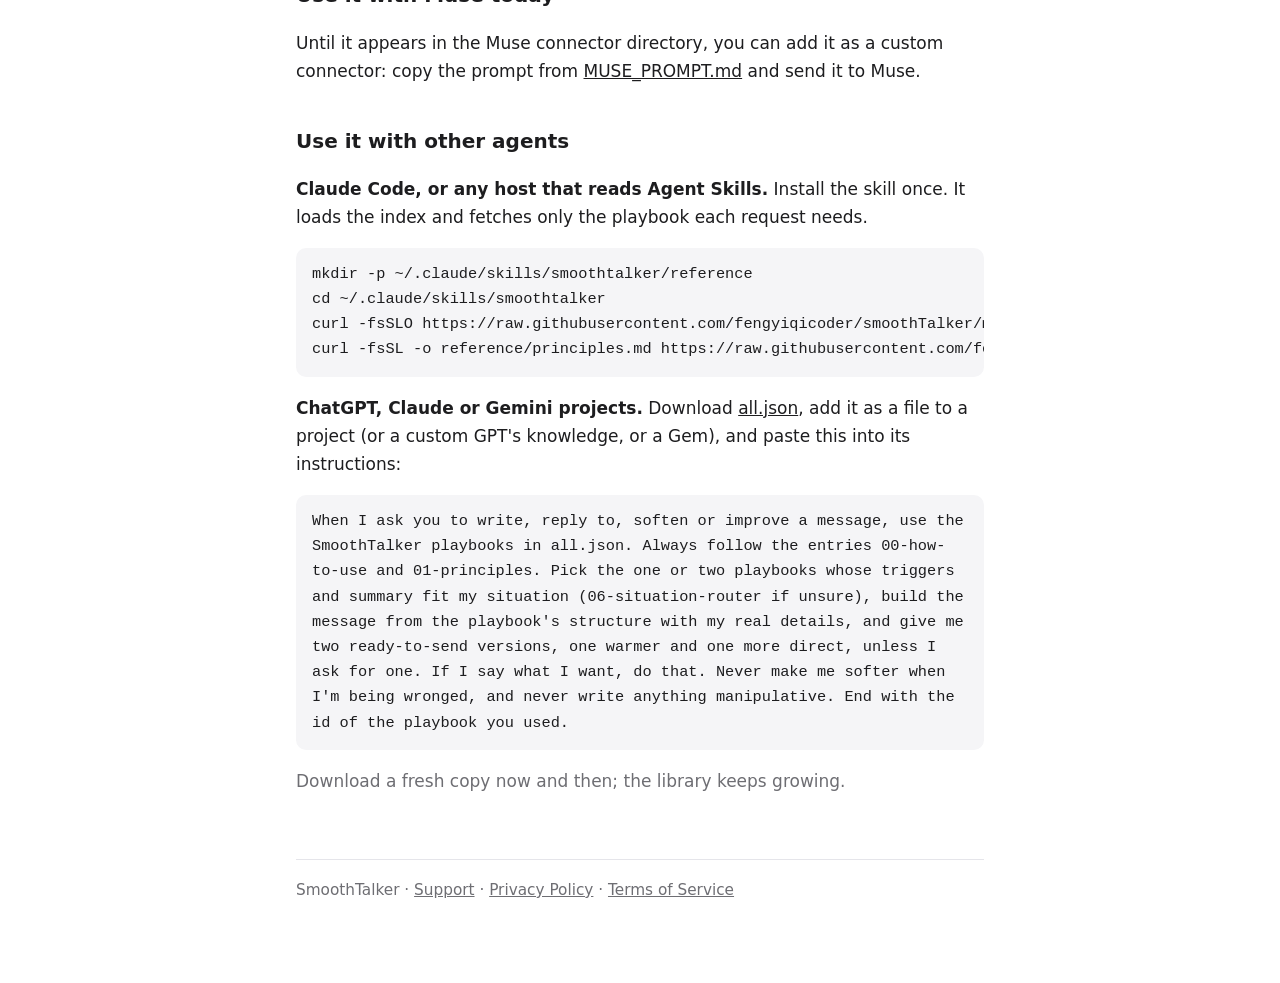
==== commit f85f0966: "Add mediating-between-two-people; phrase-bank swap table; lint banned phrases in examples - mediatin" ====
--- a/index.html
+++ b/index.html
@@ -7,7 +7,7 @@
 <p class="lead">Helps your AI agent write smoother, kinder, more effective messages. Declining, apologising, negotiating, following up, delivering bad news, setting boundaries, answering customers.</p>
 
 <h2>What it does</h2>
-<p>SmoothTalker is a library of 86 conversation playbooks. When you ask your agent to write, reply to, soften or improve any message, it consults the matching playbook and gives you two ready-to-send versions, one warmer and one more direct. Every playbook has the same shape: goal, structure, principles, examples at several tones, and what to avoid.</p>
+<p>SmoothTalker is a library of 87 conversation playbooks. When you ask your agent to write, reply to, soften or improve any message, it consults the matching playbook and gives you two ready-to-send versions, one warmer and one more direct. Every playbook has the same shape: goal, structure, principles, examples at several tones, and what to avoid.</p>
 <p>Smooth means clear, warm and low-friction. It never means slippery or manipulative. When you are being wronged, SmoothTalker makes you clearer, not softer.</p>
 
 <h2>Things you can ask</h2>
@@ -25,7 +25,7 @@
 <h2>How it works</h2>
 <div class="card">Read-only. No account, no login, no data collected. The agent fetches a static JSON library once a day and applies it locally. Nothing you write is sent to SmoothTalker.</div>
 <table>
-<tr><th>Categories</th><td>Core (8): how to use, principles, tone calibration, anti-patterns, phrase bank, reply to a pasted message, cross-cultural notes, situation router<br>Personal (42), Work (25), Commerce (11)</td></tr>
+<tr><th>Categories</th><td>Core (8): how to use, principles, tone calibration, anti-patterns, phrase bank, reply to a pasted message, cross-cultural notes, situation router<br>Personal (43), Work (25), Commerce (11)</td></tr>
 <tr><th>OpenAPI</th><td><a href="openapi.json">openapi.json</a></td></tr>
 <tr><th>Library</th><td><a href="data/all.json">data/all.json</a> (whole library) · <a href="data/index.json">data/index.json</a></td></tr>
 <tr><th>Auth</th><td>None</td></tr>
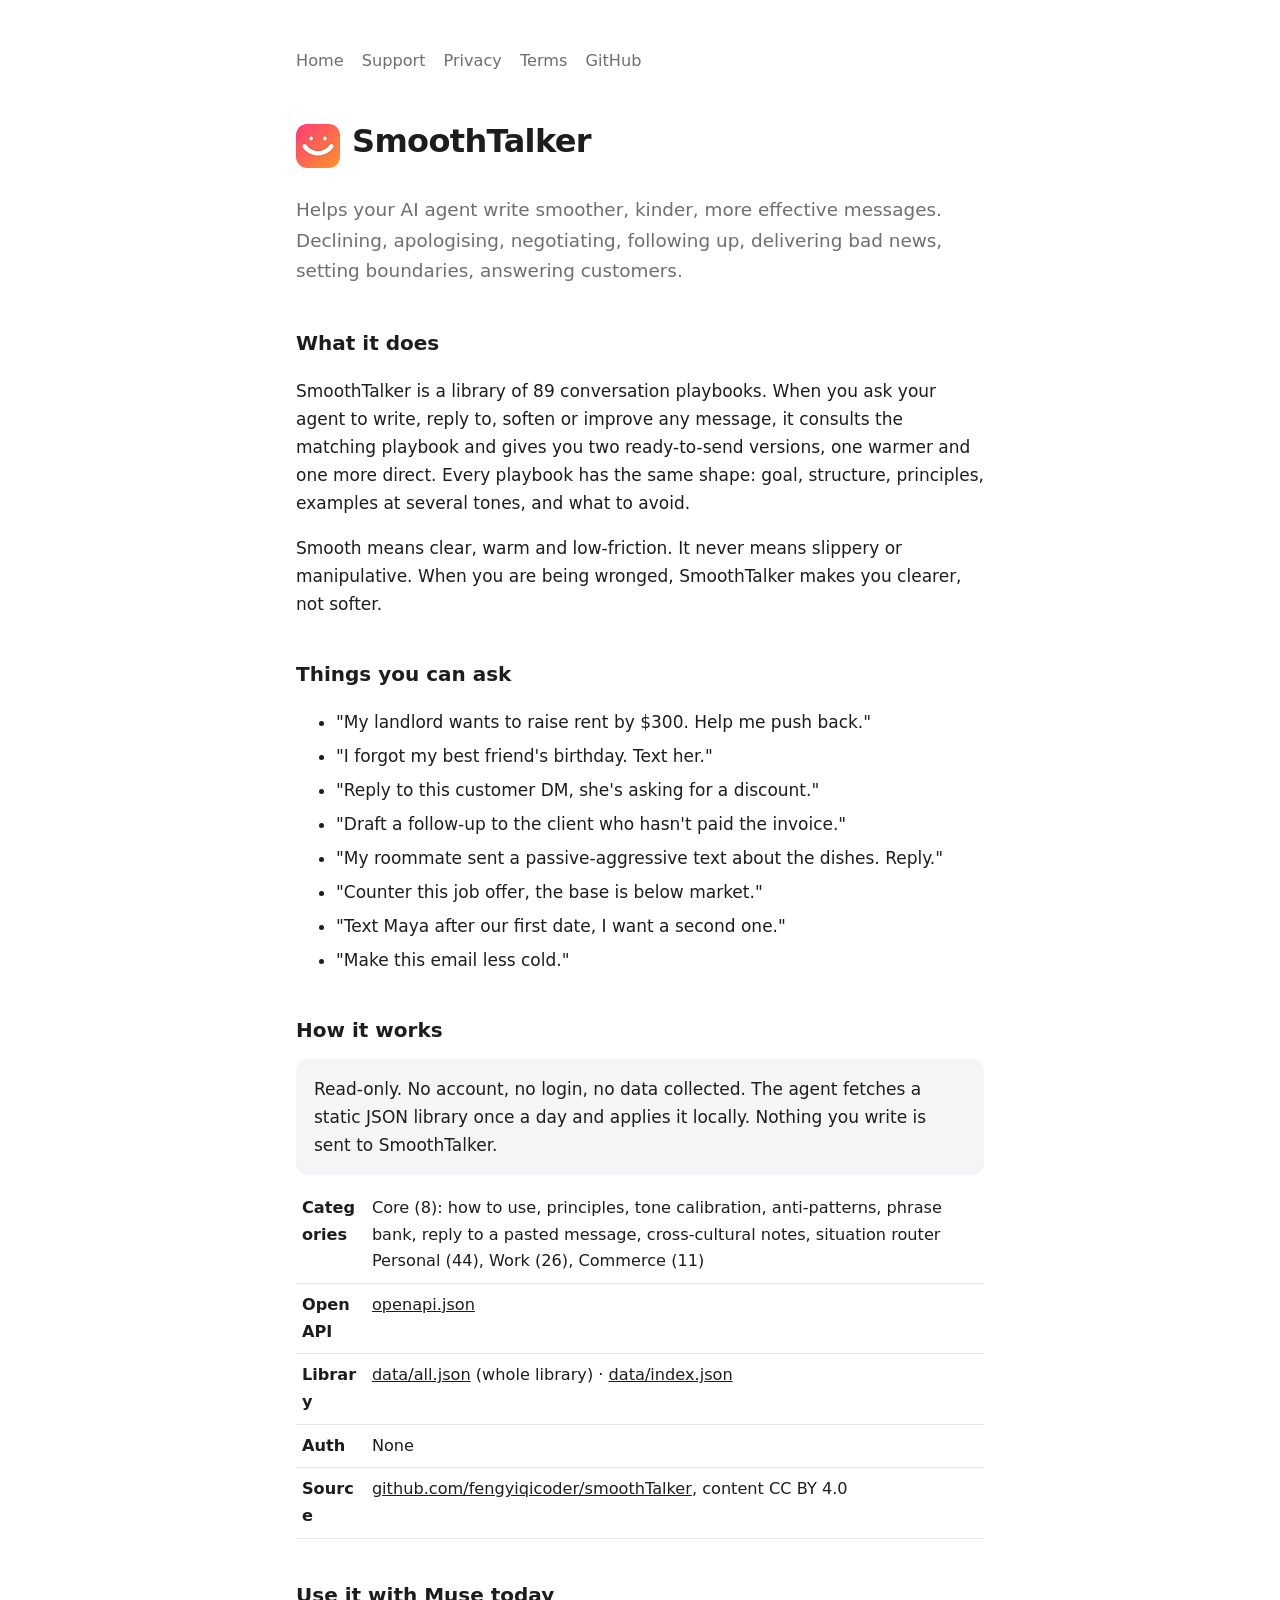
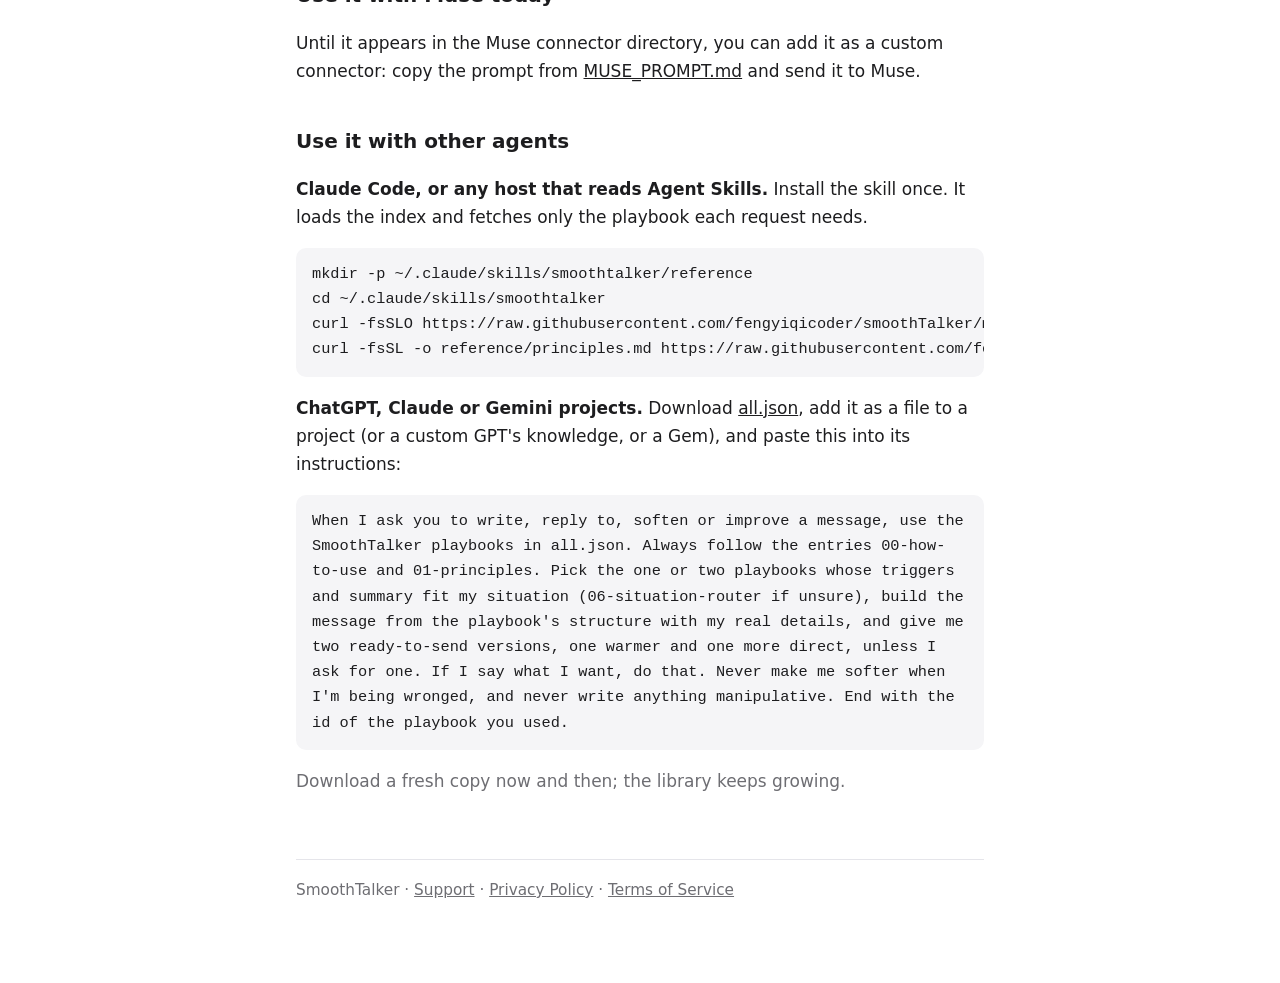
==== commit f5b2f25d: "Add recommendation-writing and school-messages playbooks; per-app register table - write-a-recommend" ====
--- a/index.html
+++ b/index.html
@@ -7,7 +7,7 @@
 <p class="lead">Helps your AI agent write smoother, kinder, more effective messages. Declining, apologising, negotiating, following up, delivering bad news, setting boundaries, answering customers.</p>
 
 <h2>What it does</h2>
-<p>SmoothTalker is a library of 87 conversation playbooks. When you ask your agent to write, reply to, soften or improve any message, it consults the matching playbook and gives you two ready-to-send versions, one warmer and one more direct. Every playbook has the same shape: goal, structure, principles, examples at several tones, and what to avoid.</p>
+<p>SmoothTalker is a library of 89 conversation playbooks. When you ask your agent to write, reply to, soften or improve any message, it consults the matching playbook and gives you two ready-to-send versions, one warmer and one more direct. Every playbook has the same shape: goal, structure, principles, examples at several tones, and what to avoid.</p>
 <p>Smooth means clear, warm and low-friction. It never means slippery or manipulative. When you are being wronged, SmoothTalker makes you clearer, not softer.</p>
 
 <h2>Things you can ask</h2>
@@ -25,7 +25,7 @@
 <h2>How it works</h2>
 <div class="card">Read-only. No account, no login, no data collected. The agent fetches a static JSON library once a day and applies it locally. Nothing you write is sent to SmoothTalker.</div>
 <table>
-<tr><th>Categories</th><td>Core (8): how to use, principles, tone calibration, anti-patterns, phrase bank, reply to a pasted message, cross-cultural notes, situation router<br>Personal (43), Work (25), Commerce (11)</td></tr>
+<tr><th>Categories</th><td>Core (8): how to use, principles, tone calibration, anti-patterns, phrase bank, reply to a pasted message, cross-cultural notes, situation router<br>Personal (44), Work (26), Commerce (11)</td></tr>
 <tr><th>OpenAPI</th><td><a href="openapi.json">openapi.json</a></td></tr>
 <tr><th>Library</th><td><a href="data/all.json">data/all.json</a> (whole library) · <a href="data/index.json">data/index.json</a></td></tr>
 <tr><th>Auth</th><td>None</td></tr>
